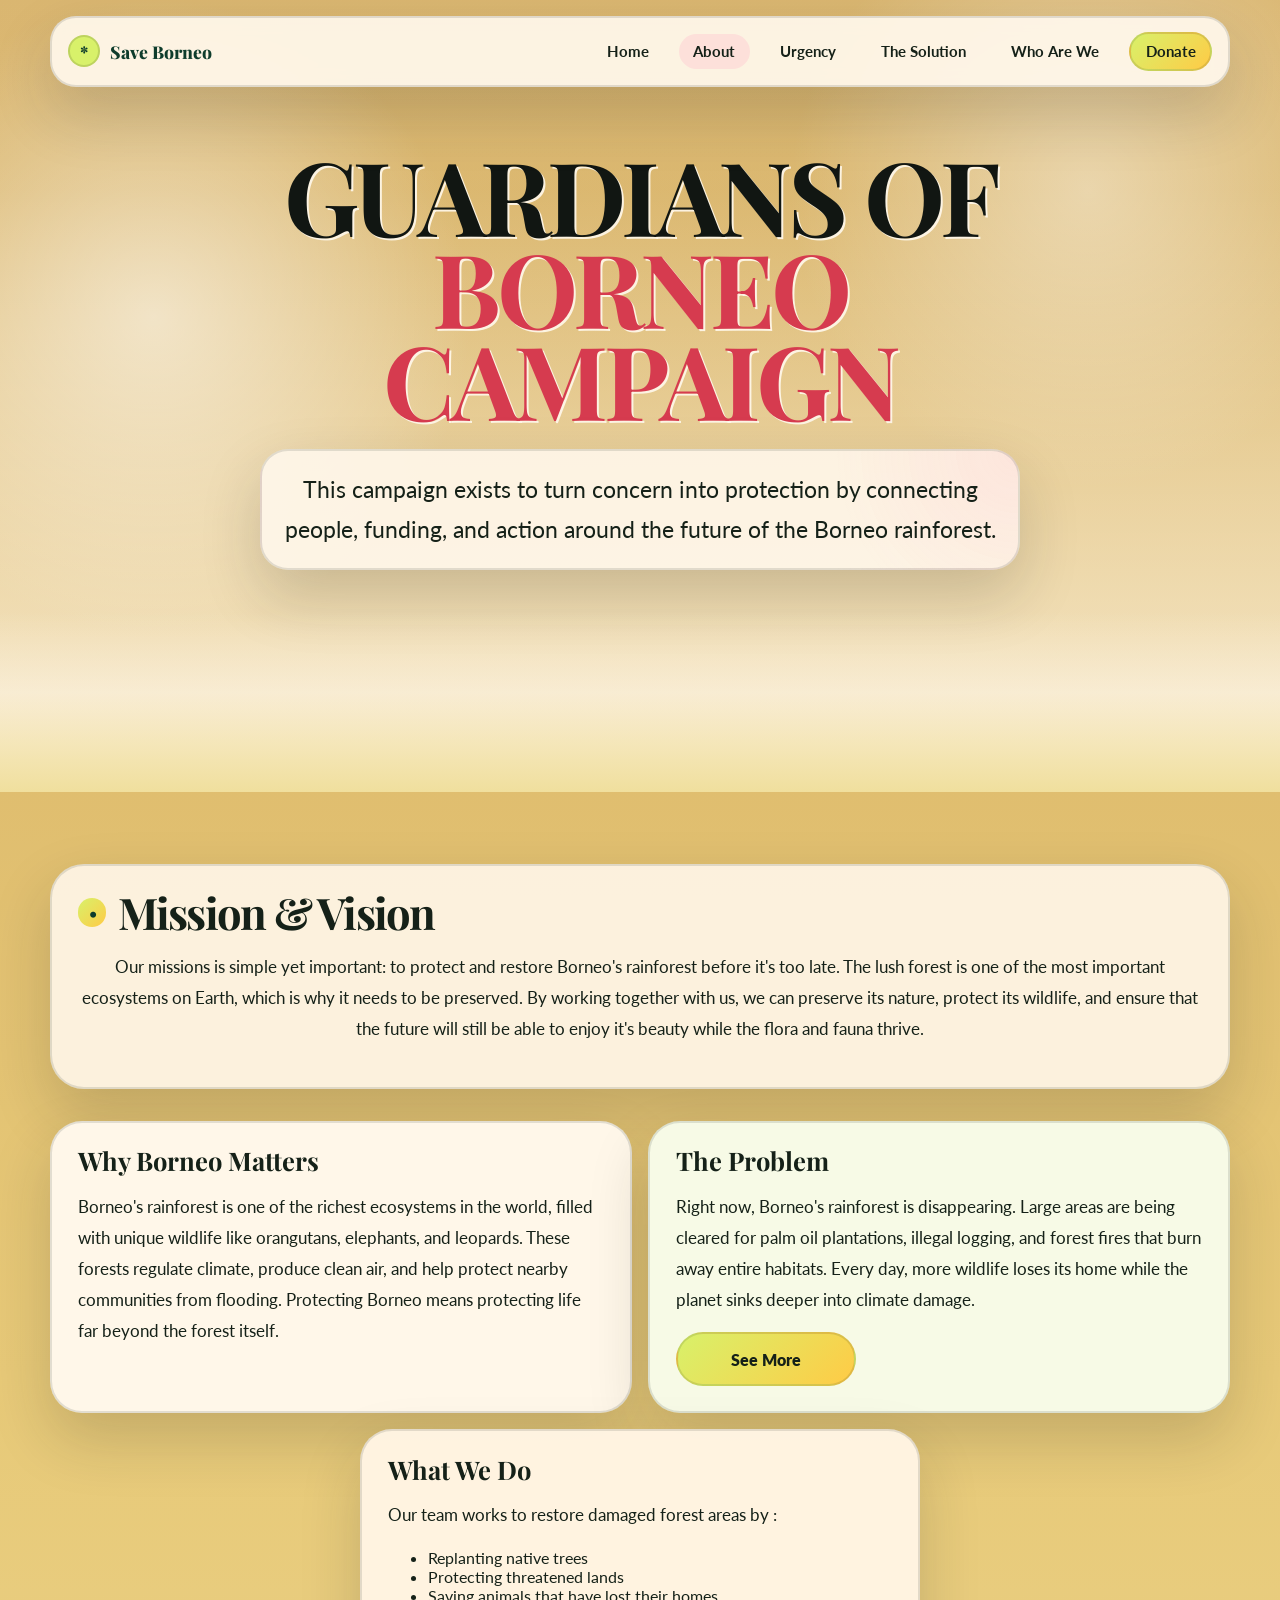
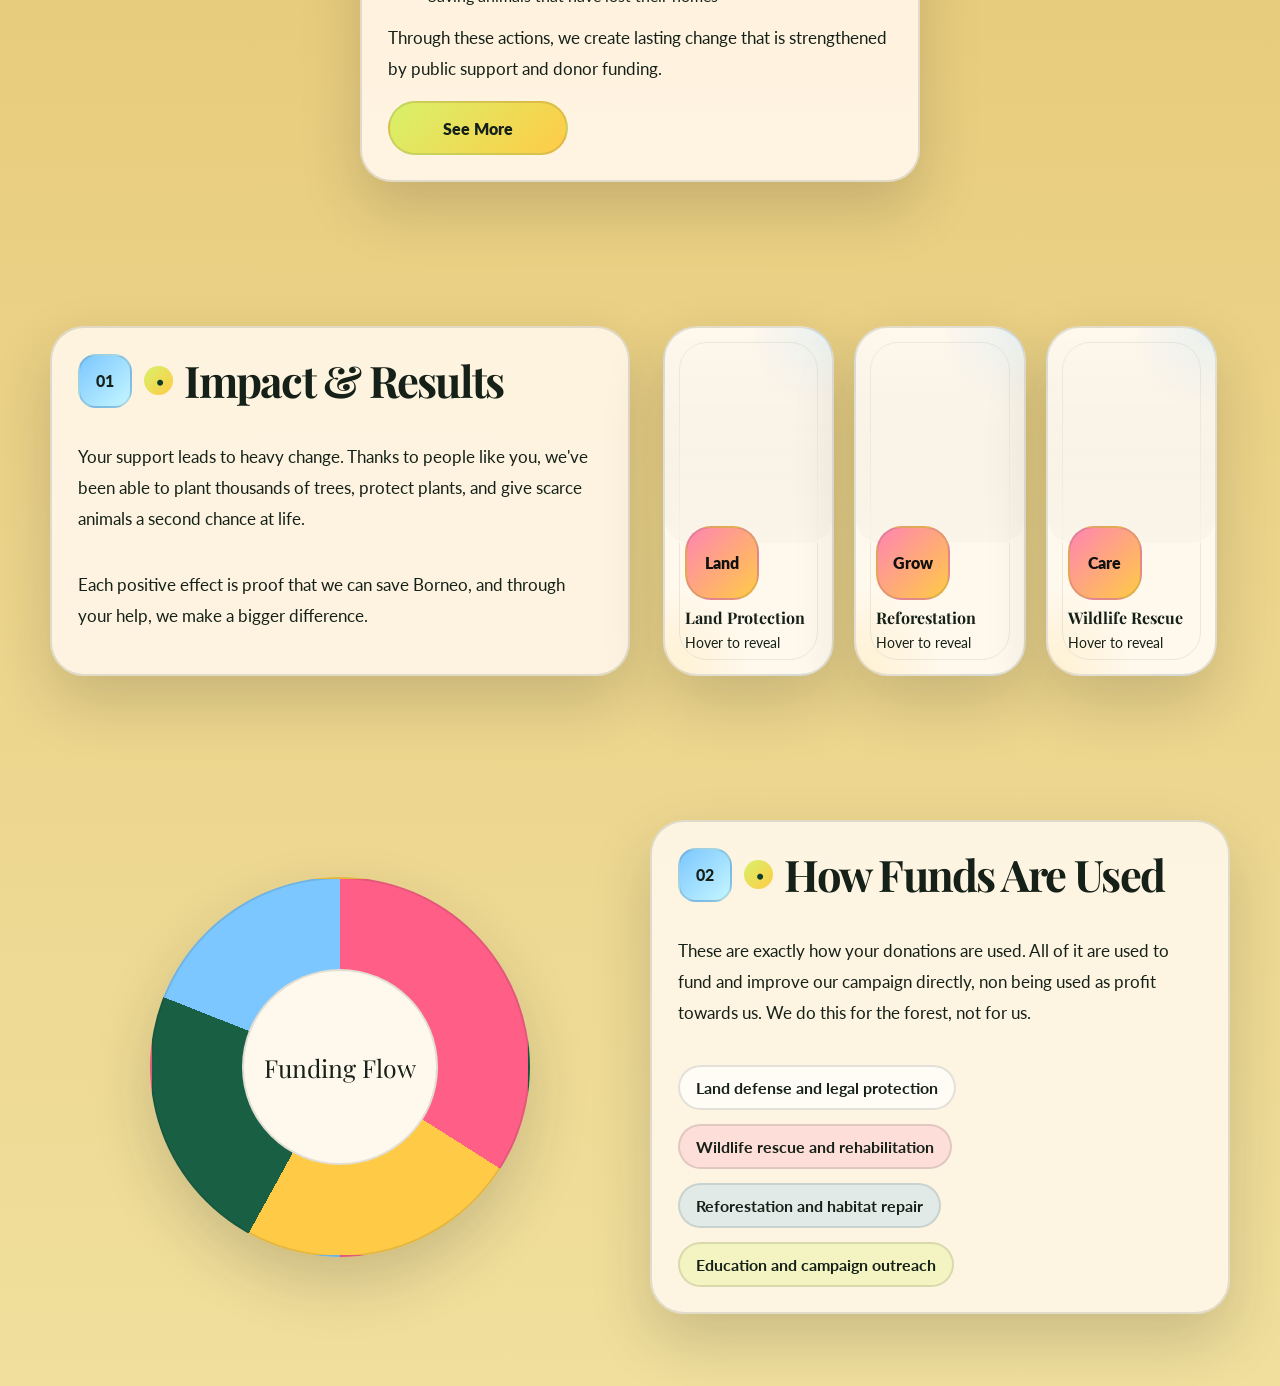
==== campaign.html @ b9b8e46c "Add files via upload" ====
<!DOCTYPE html>
<html lang="en">
<head>
  <meta charset="UTF-8">
  <meta name="viewport" content="width=device-width, initial-scale=1.0">
  <title>About The Campaign | Save Borneo's Haven</title>
  <link rel="preconnect" href="https://fonts.googleapis.com">
  <link rel="preconnect" href="https://fonts.gstatic.com" crossorigin>
  <link href="https://fonts.googleapis.com/css2?family=Lato:wght@300;400;700;900&family=Playfair+Display:wght@400;600;700;800&display=swap" rel="stylesheet">
  <link rel="stylesheet" href="styles.css">
</head>
<body data-page="campaign">
  <nav class="site-nav">
    <a class="brand" href="index.html"><span class="brand-leaf">*</span><span>Save Borneo</span></a>
    <div class="nav-links">
      <a href="index.html">Home</a>
      <a class="active" href="campaign.html">About</a>
      <a href="urgency.html">Urgency</a>
      <a href="solution.html">The Solution</a>
      <a href="who-are-we.html">Who Are We</a>
      <a class="nav-cta" href="solution.html">Donate</a>
    </div>
  </nav>
    <main>
    <section class="hero inner">
      <div class="hero-image" style="background-image:url('assets/home/indexhero-tik.jpg');"></div>
      <div class="hero-overlay"></div>
      <div class="mist left"></div>
      <div class="mist right"></div>
      <div class="hero-content">
        <h1 class="hero-title tight">Guardians of <span>Borneo Campaign</span></h1>
        <p class="hero-subtitle">
          This campaign exists to turn concern into protection by connecting people, funding, and action around the future
          of the Borneo rainforest.
        </p>
      </div>
    </section>

    <section class="section dark">
      <div class="intro-box">
        <h2>Mission & Vision</h2>
        <p>
          Our missions is simple yet important: to protect and restore Borneo's rainforest before it's too late. 
          The lush forest is one of the most important ecosystems on Earth, which is why it needs to be preserved.
          By working together with us, we can preserve its nature, protect its wildlife, and ensure that the future
          will still be able to enjoy it's beauty while the flora and fauna thrive.
        </p>
      </div>
      <div class="info-grid">
        <article class="card">
          <h3>Why Borneo Matters</h3>
          <p>
            Borneo's rainforest is one of the richest ecosystems in the world, filled with unique wildlife like
            orangutans, elephants, and leopards. These forests regulate climate, produce clean air, and help protect
            nearby communities from flooding. Protecting Borneo means protecting life far beyond the forest itself.
          </p>
        </article>
        <article class="card">
          <h3>The Problem</h3>
          <p>
            Right now, Borneo's rainforest is disappearing. Large areas are being cleared for palm oil plantations,
            illegal logging, and forest fires that burn away entire habitats. Every day, more wildlife loses its home
            while the planet sinks deeper into climate damage.
          </p>
          <a class="button primary" href="urgency.html">See More</a>
        </article>
        <article class="card center-box">
          <h3>What We Do</h3>
          <p>
            Our team works to restore damaged forest areas by :
            <ul>
                <li>Replanting native trees</li>
                <li>Protecting threatened lands</li>
                <li>Saving animals that have lost their homes</li>
            </ul>
          </p>
          <p>
            Through these actions, we create lasting change that is strengthened by public support and donor funding.
          </p>
          <a class="button primary" href="solution.html">See More</a>
        </article>
      </div>
    </section>

    <section class="section deep">
      <div class="split-grid">
        <div class="text-box">
          <div class="label-row"><span class="tag">01</span><h2>Impact & Results</h2></div>
          <p>
            Your support leads to heavy change. Thanks to people like you, we've been able to
            plant thousands of trees, protect plants, and give scarce animals a second chance at life.
          </p>
          <p>
            Each positive effect is proof that we can save Borneo, and through your help, we make a bigger difference.
          </p>
        </div>
        <div class="grid three">
          <article class="flip short">
            <div class="flip-in">
              <div class="face front">
                <div class="flip-media" style="--flip-image: url('assets/campaign/protectabout-tik.jpg');"></div>
                <div class="card-icon">Land</div>
                <h3>Land Protection</h3>
                <p>Hover to reveal</p>
              </div>
              <div class="face back">
                <ul>
                  <li>50,000+ hectares of rainforests bought and protected</li>
                  <li>Tens of habitats saved from deforestation</li>
                  <li>Companies denied of logging</li>
                </ul>
              </div>
            </div>
          </article>
          <article class="flip short">
            <div class="flip-in">
              <div class="face front">
                <div class="flip-media" style="--flip-image: url('assets/campaign/plantabout-tik.jpg');"></div>
                <div class="card-icon">Grow</div>
                <h3>Reforestation</h3>
                <p>Hover to reveal</p>
              </div>
              <div class="face back">
                <ul>
                  <li>1,000,000+ native trees planted: Meranti, Keruing, Kapur.</li>
                  <li>2,500+ hectares of stripped land filled</li>
                  <li>Various seeds being nutured to growth</li>
                </ul>
              </div>
            </div>
          </article>
          <article class="flip short">
            <div class="flip-in">
              <div class="face front">
                <div class="flip-media" style="--flip-image: url('assets/campaign/rescueabout-tik.jpg');"></div>
                <div class="card-icon">Care</div>
                <h3>Wildlife Rescue</h3>
                <p>Hover to reveal</p>
              </div>
              <div class="face back">
                <ul>
                  <li>Rescuing injured wildlife</li>
                  <li>Rehabilitates animals for release</li>
                  <li>Returns them safely to their natural habitat</li>
                </ul>
              </div>
            </div>
          </article>
        </div>
      </div>
    </section>

    <section class="section dark">
      <div class="split-grid reverse">
        <div class="pie-wrap">
          <div class="pie-chart"></div>
        </div>
        <div class="text-box">
          <div class="label-row"><span class="tag">02</span><h2>How Funds Are Used</h2></div>
          <p>
            These are exactly how your donations are used. All of it are used to fund and improve our campaign directly,
            non being used as profit towards us. We do this for the forest, not for us.
          </p>
          <div class="fund-list">
            <span>Land defense and legal protection</span>
            <span class="tone-2">Wildlife rescue and rehabilitation</span>
            <span class="tone-3">Reforestation and habitat repair</span>
            <span class="tone-4">Education and campaign outreach</span>
          </div>
        </div>
      </div>
    </section>
  </main>

  <script src="script.js"></script>
</body>
</html>
---- styles.css ----
:root {
  --forest: #195f44;
  --forest-deep: #0e3c2c;
  --moss: #9fcf61;
  --lime: #d8f16a;
  --cream: #fbf3df;
  --paper: #fff8ec;
  --petal: #ff85b2;
  --hibiscus: #ff5f87;
  --sun: #ffcb46;
  --sky: #7cc7ff;
  --tangerine: #ff8b3d;
  --ink: #152118;
  --line: rgba(21, 33, 24, 0.14);
  --shadow: 0 26px 60px rgba(31, 36, 26, 0.18);
  --shadow-strong: 0 32px 90px rgba(25, 41, 31, 0.28);
  --page-fade: #f3e5b9;
}

* {
  box-sizing: border-box;
}

html {
  scroll-behavior: smooth;
}

body {
  margin: 0;
  min-height: 100vh;
  font-family: "Lato", sans-serif;
  color: var(--ink);
  overflow-x: hidden;
  background: linear-gradient(180deg, #ffd7c3 0%, #ffdcae 48%, #f3e5b9 100%);
}

body[data-page="home"] {
  --page-fade: #d7e8a8;
  background: linear-gradient(180deg, #6fbe8a 0%, #96d89b 46%, #d7e8a8 100%);
}

body[data-page="urgency"] {
  --page-fade: #ffd98b;
  background: linear-gradient(180deg, #ff8a47 0%, #ffb45f 46%, #ffd98b 100%);
}

body[data-page="solution"] {
  --page-fade: #d8e6b1;
  background: linear-gradient(180deg, #8fd2bb 0%, #aee1c2 46%, #d8e6b1 100%);
}

body[data-page="campaign"] {
  --page-fade: #f0df9d;
  background: linear-gradient(180deg, #d6af63 0%, #e7c978 46%, #f0df9d 100%);
}

body[data-page="who"] {
  --page-fade: #eddab7;
  background: linear-gradient(180deg, #bcb2ee 0%, #d4c6f2 46%, #eddab7 100%);
}

a {
  color: inherit;
  text-decoration: none;
}

img,
video {
  display: block;
  max-width: 100%;
}

.site-nav {
  position: fixed;
  top: 1rem;
  left: 50%;
  transform: translateX(-50%);
  width: min(1180px, calc(100% - 1.4rem));
  display: flex;
  align-items: center;
  justify-content: space-between;
  gap: 1rem;
  padding: 0.85rem 1rem;
  border: 2px solid rgba(21, 33, 24, 0.12);
  border-radius: 26px;
  background: rgba(255, 248, 236, 0.92);
  backdrop-filter: blur(8px);
  box-shadow: var(--shadow);
  z-index: 50;
}

.brand {
  display: inline-flex;
  align-items: center;
  gap: 0.6rem;
  font-family: "Playfair Display", serif;
  font-size: 1.1rem;
  font-weight: 800;
  color: var(--forest-deep);
}

.brand-leaf {
  display: inline-grid;
  place-items: center;
  width: 2rem;
  height: 2rem;
  border-radius: 50%;
  background: var(--lime);
  border: 2px solid rgba(21, 33, 24, 0.14);
  color: var(--forest-deep);
}

.nav-links {
  display: flex;
  align-items: center;
  gap: 1rem;
  flex-wrap: wrap;
}

.nav-links a {
  padding: 0.55rem 0.9rem;
  border-radius: 999px;
  font-size: 0.92rem;
  font-weight: 700;
  transition: background 180ms ease, color 180ms ease;
}

.nav-links a:hover,
.nav-links a.active {
  background: rgba(255, 133, 178, 0.16);
}

.nav-cta {
  background: linear-gradient(135deg, var(--lime), var(--sun));
  border: 2px solid rgba(21, 33, 24, 0.12);
}

main {
  display: block;
  position: relative;
  z-index: 1;
}

.hero {
  position: relative;
  min-height: 100vh;
  padding: 8.3rem 0 3rem;
  overflow: hidden;
}

.hero::after {
  content: "";
  position: absolute;
  left: 0;
  right: 0;
  bottom: 0;
  height: 180px;
  background: linear-gradient(180deg, rgba(255, 248, 236, 0) 0%, rgba(255, 248, 236, 0.45) 45%, var(--page-fade) 100%);
  pointer-events: none;
  z-index: 1;
}

.inner {
  min-height: 88vh;
}

.hero-image,
.hero-overlay,
.mist {
  position: absolute;
  inset: 0;
}

.hero-image {
  background-position: center;
  background-size: cover;
  transform: scale(1.05);
  filter: saturate(1.05) contrast(0.94) brightness(0.85);
}

.hero-overlay {
  background:
    linear-gradient(180deg, rgba(255, 248, 236, 0.1) 0%, rgba(255, 248, 236, 0.08) 24%, rgba(255, 248, 236, 0.74) 100%);
}

.danger {
  background:
    radial-gradient(circle at top center, rgba(255, 95, 135, 0.16), transparent 22%),
    linear-gradient(180deg, rgba(255, 248, 236, 0.08) 0%, rgba(255, 248, 236, 0.76) 100%);
}

.warm {
  background:
    radial-gradient(circle at top center, rgba(255, 203, 70, 0.18), transparent 22%),
    linear-gradient(180deg, rgba(255, 248, 236, 0.08) 0%, rgba(255, 248, 236, 0.76) 100%);
}

.mist.left {
  background: radial-gradient(circle at 12% 40%, rgba(255, 255, 255, 0.54), transparent 26%);
}

.mist.right {
  background: radial-gradient(circle at 85% 24%, rgba(255, 255, 255, 0.42), transparent 24%);
}

.hero-content {
  position: relative;
  z-index: 2;
  width: min(1180px, calc(100% - 1.6rem));
  margin: 0 auto;
  display: flex;
  flex-direction: column;
  align-items: center;
  padding: 1rem 0 0;
  text-align: center;
}

.hero-title {
  margin: 0;
  max-width: 12ch;
  font-family: "Playfair Display", serif;
  font-size: clamp(3.4rem, 8vw, 7.2rem);
  line-height: 0.9;
  letter-spacing: -0.04em;
  text-transform: uppercase;
  color: #111612;
  text-shadow: 2px 2px 0 rgba(255, 248, 236, 0.9);
  text-align: center;
}

.hero-title span {
  color: var(--hibiscus);
}

.hero-title.tight span {
  color: #d63b4f;
}

.hero-title.warm span {
  color: var(--tangerine);
}

.hero-subtitle {
  width: min(760px, calc(100% - 1rem));
  margin: 1.5rem auto 0;
  padding: 1.2rem 1.35rem;
  font-size: clamp(1.05rem, 1.8vw, 1.45rem);
  line-height: 1.7;
  border: 2px solid rgba(21, 33, 24, 0.12);
  border-radius: 28px;
  background:
    radial-gradient(circle at top right, rgba(255, 133, 178, 0.12), transparent 24%),
    rgba(255, 248, 236, 0.88);
  box-shadow: var(--shadow);
  text-align: center;
  animation: rise 900ms ease both;
  animation-delay: 180ms;
}

.hero-actions {
  display: flex;
  gap: 0.85rem;
  flex-wrap: wrap;
  margin-top: 1.65rem;
  justify-content: center;
  animation: rise 900ms ease both;
  animation-delay: 320ms;
}

.hero-title {
  animation: rise 900ms ease both;
}

.slogan {
  margin: 1.1rem 0 0;
  padding: 0.7rem 1.2rem;
  border: 2px solid rgba(21, 33, 24, 0.12);
  border-radius: 999px;
  background: rgba(255, 248, 236, 0.88);
  font-weight: 800;
  letter-spacing: 0.04em;
  box-shadow: var(--shadow);
  animation: rise 900ms ease both;
  animation-delay: 440ms;
}

.button {
  display: inline-flex;
  align-items: center;
  justify-content: center;
  min-width: 180px;
  padding: 0.95rem 1.4rem;
  border-radius: 999px;
  border: 2px solid rgba(21, 33, 24, 0.12);
  font-weight: 800;
  transition: box-shadow 180ms ease, background 180ms ease;
}

.button:hover {
  box-shadow: var(--shadow);
}

.primary {
  background: linear-gradient(135deg, var(--lime), var(--sun));
}

.secondary {
  background: rgba(255, 255, 255, 0.55);
}

.clock-mark {
  position: absolute;
  top: 7rem;
  left: 50%;
  transform: translateX(-50%);
  width: 84px;
  height: 84px;
  border-radius: 50%;
  border: 6px solid rgba(214, 59, 79, 0.45);
  background: rgba(255, 248, 236, 0.46);
  z-index: 2;
}

.clock-mark::before,
.clock-mark::after {
  content: "";
  position: absolute;
  left: 50%;
  top: 50%;
  transform-origin: bottom center;
  background: rgba(214, 59, 79, 0.82);
}

.clock-mark::before {
  width: 4px;
  height: 20px;
  transform: translate(-50%, -100%) rotate(10deg);
}

.clock-mark::after {
  width: 4px;
  height: 26px;
  transform: translate(-50%, -100%) rotate(65deg);
}

.section {
  position: relative;
  padding: 4.5rem 0;
}

.dark {
  background: transparent;
}

.deep {
  background: transparent;
}

.intro-box,
.split-grid,
.media-grid,
.info-grid,
.box,
.wide-box,
.grid,
.people {
  width: min(1180px, calc(100% - 1.6rem));
  margin: 0 auto;
}

.intro-box {
  text-align: center;
  margin-bottom: 2rem;
}

.intro-box h2,
.text-box h2,
.box h2,
.box-copy h2 {
  margin: 0;
  display: inline-flex;
  align-items: center;
  gap: 0.7rem;
  font-family: "Playfair Display", serif;
  font-size: clamp(1.9rem, 3.4vw, 3.3rem);
  line-height: 0.96;
  letter-spacing: -0.04em;
}

.intro-box h2::before,
.text-box h2::before,
.box h2::before,
.box-copy h2::before {
  content: "•";
  display: inline-grid;
  place-items: center;
  width: 1.8rem;
  height: 1.8rem;
  border-radius: 50%;
  background: linear-gradient(135deg, var(--lime), var(--sun));
  color: var(--forest-deep);
  font-size: 1rem;
  font-weight: 900;
  flex-shrink: 0;
}

.intro-box p,
.text-box p,
.card p,
.profile p,
.box p,
.box-stats span {
  font-size: 1.08rem;
  line-height: 1.8;
}

.grid {
  display: grid;
  gap: 1.25rem;
  align-items: stretch;
}

.three {
  grid-template-columns: repeat(3, minmax(0, 1fr));
}

.flip {
  min-height: 360px;
  perspective: 1500px;
  height: 100%;
}

.flip.short {
  min-height: 310px;
}

.flip.tall {
  min-height: 390px;
}

.flip-in {
  position: relative;
  width: 100%;
  height: 100%;
  transform-style: preserve-3d;
  transition: transform 760ms cubic-bezier(0.2, 0.7, 0.2, 1);
}

.flip:hover .flip-in {
  transform: rotateY(180deg) translateY(-4px);
}

.face {
  position: absolute;
  inset: 0;
  padding: 1.25rem;
  border-radius: 34px;
  border: 2px solid rgba(21, 33, 24, 0.12);
  backface-visibility: hidden;
  box-shadow: var(--shadow);
  overflow: hidden;
}

.face::before {
  content: "";
  position: absolute;
  inset: 14px;
  border: 1px solid rgba(21, 33, 24, 0.08);
  border-radius: 28px;
}

.front {
  display: flex;
  flex-direction: column;
  justify-content: flex-end;
  gap: 0.45rem;
  background:
    radial-gradient(circle at top right, rgba(124, 199, 255, 0.18), transparent 22%),
    radial-gradient(circle at bottom left, rgba(255, 203, 70, 0.16), transparent 22%),
    var(--paper);
}

.flip-media {
  position: absolute;
  inset: 0 0 38% 0;
  border-radius: 30px 30px 24px 24px;
  background:
    linear-gradient(180deg, rgba(255, 255, 255, 0.04), rgba(21, 33, 24, 0.08)),
    var(--flip-image, linear-gradient(135deg, #d7f4da 0%, #fff1cb 100%));
  background-position: center;
  background-size: cover;
}

.flip-media::after {
  content: "";
  position: absolute;
  inset: 0;
  background: linear-gradient(180deg, rgba(255, 248, 236, 0) 0%, rgba(255, 248, 236, 0.8) 100%);
}

.back {
  display: flex;
  flex-direction: column;
  justify-content: space-evenly;
  align-items: flex-start;
  gap: 0.8rem;
  transform: rotateY(180deg);
  background:
    radial-gradient(circle at top left, rgba(255, 133, 178, 0.22), transparent 24%),
    linear-gradient(180deg, #ebffd4 0%, #fff2cf 100%);
}

.back > * {
  width: 100%;
}

.face h3 {
  position: relative;
  margin: 0.2rem 0 0;
  font-family: "Playfair Display", serif;
  font-size: clamp(1.1rem, 1.35vw, 1.55rem);
  line-height: 0.98;
  max-width: 100%;
  word-break: normal;
  overflow-wrap: normal;
  hyphens: none;
  z-index: 1;
}

.face p {
  position: relative;
  margin: 0;
  font-size: 0.9rem;
  line-height: 1.45;
  z-index: 1;
}

.face ul {
  position: relative;
  margin: 0;
  padding-left: 1.1rem;
  font-size: 0.88rem;
  line-height: 1.4;
  z-index: 1;
}

.face li + li {
  margin-top: 0.35rem;
}

.card-icon {
  position: relative;
  z-index: 2;
  display: inline-grid;
  place-items: center;
  width: 74px;
  height: 74px;
  border-radius: 26px;
  border: 2px solid rgba(21, 33, 24, 0.12);
  background: linear-gradient(135deg, var(--petal), var(--sun));
  font-weight: 800;
  color: #111;
}

.media-grid,
.split-grid {
  display: grid;
  grid-template-columns: 1fr 1fr;
  gap: 1.25rem;
  align-items: stretch;
}

.media-grid > *,
.split-grid > * {
  min-width: 0;
}

.split-grid.reverse {
  grid-template-columns: 1fr 1fr;
}

.text-box,
.intro-box {
  display: flex;
  flex-direction: column;
  justify-content: center;
  height: 100%;
  padding: 1.6rem;
  border: 2px solid rgba(21, 33, 24, 0.12);
  border-radius: 34px;
  background: rgba(255, 248, 236, 0.88);
  box-shadow: var(--shadow);
  position: relative;
}

.label-row {
  display: inline-flex;
  align-items: center;
  gap: 0.8rem;
  margin-bottom: 1rem;
}

.tag {
  display: inline-grid;
  place-items: center;
  width: 54px;
  height: 54px;
  border-radius: 18px;
  border: 2px solid rgba(21, 33, 24, 0.12);
  background: linear-gradient(135deg, var(--sky), #c5f6ff);
  font-weight: 900;
}

.tag.fire {
  background: linear-gradient(135deg, #ff9b7f, #ffd06e);
}

.num,
.word {
  position: relative;
  display: inline-block;
  font-weight: 900;
  color: var(--hibiscus);
}

.num::after,
.word::after {
  content: "";
  position: absolute;
  left: 0;
  right: 0;
  bottom: 0.05em;
  height: 0.45em;
  background: rgba(216, 241, 106, 0.7);
  z-index: -1;
  transition: transform 180ms ease;
}

.num:hover::after,
.word:hover::after {
  transform: rotate(-2deg) scale(1.04);
}

.photo-grid {
  display: grid;
  grid-template-columns: repeat(2, minmax(0, 1fr));
  grid-template-areas:
    "video tree"
    "video orangutan"
    "river scars";
  grid-auto-rows: 250px;
  gap: 1.1rem;
  align-items: stretch;
}

.photo-square {
  grid-template-areas: none;
  grid-template-columns: repeat(2, minmax(0, 1fr));
  grid-auto-rows: 280px;
}

.media,
.profile,
.card,
.box,
.wide-box,
.pie-chart {
  position: relative;
  overflow: hidden;
  border: 2px solid rgba(21, 33, 24, 0.12);
  box-shadow: var(--shadow);
  transition: transform 220ms ease, box-shadow 220ms ease;
}

.media {
  min-height: 240px;
  height: 100%;
  margin: 0;
  border-radius: 36px;
  background: var(--card-image, linear-gradient(135deg, #cbffd1 0%, #fff1c1 100%));
  background-position: center;
  background-size: cover;
  border-width: 3px;
}

.media::before,
.profile::before,
.card::before,
.box::before,
.wide-box::before {
  content: none;
}

.media::after {
  content: "";
  position: absolute;
  inset: 0;
  background:
    linear-gradient(180deg, rgba(255, 255, 255, 0.02) 0%, rgba(21, 33, 24, 0.04) 40%, rgba(18, 28, 19, 0.62) 100%);
  pointer-events: none;
}

.media .caption {
  position: absolute;
  left: 1.35rem;
  right: 1.35rem;
  bottom: 1.35rem;
  z-index: 2;
}

.media:hover,
.profile:hover,
.card:hover,
.box:hover,
.wide-box:hover {
  transform: translateY(-3px);
  transition: transform 220ms ease, box-shadow 220ms ease;
  box-shadow: var(--shadow-strong);
}

.media h3 {
  word-break: normal;
  overflow-wrap: normal;
  hyphens: none;
}

.media.tall,
.wide {
  min-height: 420px;
}

.wide {
  width: min(1180px, calc(100% - 1.6rem));
  margin: 0 auto;
}

.small {
  width: 100%;
  min-height: 320px;
}

.main {
  grid-area: video;
}

.tree {
  grid-area: tree;
}

.orangutan {
  grid-area: orangutan;
}

.river {
  grid-area: river;
}

.scars {
  grid-area: scars;
}

.asset {
  width: 100%;
  height: 100%;
  object-fit: cover;
}

.media .asset {
  min-height: 100%;
}

.caption {
  position: absolute;
  left: 1.35rem;
  right: 1.35rem;
  bottom: 1.35rem;
  z-index: 2;
}

.kicker {
  display: inline-flex;
  margin-bottom: 0.55rem;
  padding: 0.34rem 0.8rem;
  border-radius: 999px;
  font-size: 0.72rem;
  font-weight: 800;
  letter-spacing: 0.14em;
  text-transform: uppercase;
  color: var(--sun);
  background: rgba(9, 18, 12, 0.54);
  border: 1px solid rgba(255, 203, 70, 0.35);
}

.caption h3 {
  margin: 0;
  max-width: 7ch;
  font-family: "Playfair Display", serif;
  font-size: clamp(0.82rem, 0.88vw, 1.12rem);
  line-height: 1;
  color: var(--paper);
  text-shadow: 0 10px 28px rgba(0, 0, 0, 0.28);
  word-break: normal;
  overflow-wrap: normal;
  hyphens: none;
}

.main .caption h3,
.media.tall .caption h3,
.wide .caption h3 {
  max-width: 9ch;
  font-size: clamp(1.25rem, 1.45vw, 1.9rem);
}

.tree .caption h3,
.orangutan .caption h3,
.river .caption h3,
.scars .caption h3 {
  max-width: 6ch;
  font-size: clamp(0.78rem, 0.82vw, 1rem);
  line-height: 0.98;
}

.flip.short .face h3 {
  font-size: clamp(1rem, 1.2vw, 1.35rem);
}

.caption span {
  color: inherit;
}

.ring {
  position: absolute;
  top: 1.35rem;
  left: 1.35rem;
  z-index: 2;
  width: 92px;
  height: 92px;
  border-radius: 50%;
  border: 3px solid rgba(255, 203, 70, 0.88);
  background: rgba(12, 43, 30, 0.18);
}

.ring::before {
  content: none;
}

.play {
  position: absolute;
  top: 50%;
  left: 50%;
  transform: translate(-38%, -50%);
  width: 0;
  height: 0;
  border-top: 16px solid transparent;
  border-bottom: 16px solid transparent;
  border-left: 24px solid var(--sun);
}

.card-stack,
.info-grid,
.people,
.box-stats {
  display: grid;
  gap: 1rem;
  align-items: stretch;
}

.card-stack {
  grid-auto-rows: 1fr;
}

.info-grid {
  grid-template-columns: repeat(2, minmax(0, 1fr));
}

.vertical-stack {
  width: min(1180px, calc(100% - 1.6rem));
  margin: 0 auto;
  display: grid;
  gap: 1.4rem;
}

.home-grid {
  width: min(1180px, calc(100% - 1.6rem));
  margin: 0 auto;
  display: grid;
  grid-template-columns: repeat(2, minmax(0, 1fr));
  gap: 1.25rem;
  align-items: stretch;
}

.info-box {
  display: flex;
  flex-direction: column;
  justify-content: space-between;
  min-height: 290px;
}

.center-box {
  grid-column: 1 / -1;
  width: min(560px, 100%);
  justify-self: center;
}

.card {
  height: 100%;
  padding: 1.6rem;
  border-radius: 32px;
  background: var(--paper);
}

.card:nth-child(3n + 1) {
  background: rgba(255, 248, 236, 0.98);
}

.card:nth-child(3n + 2) {
  background: rgba(247, 251, 233, 0.98);
}

.card:nth-child(3n + 3) {
  background: rgba(255, 244, 227, 0.98);
}

.impact-grid {
  margin-top: 1.2rem;
}

.impact-box {
  text-align: center;
}

.impact-box h3 {
  margin-bottom: 0.85rem;
  color: var(--forest-deep);
}

.card h3,
.profile h3,
.box-stats strong {
  margin: 0 0 0.75rem;
  font-family: "Playfair Display", serif;
  font-size: clamp(1.45rem, 2vw, 2rem);
  line-height: 0.98;
}

.stat-box {
  display: inline-flex;
  gap: 1rem;
  align-items: flex-start;
  margin-top: 1rem;
  padding: 1rem 1.15rem;
  border-radius: 28px;
  border: 2px solid rgba(21, 33, 24, 0.12);
  background: linear-gradient(135deg, rgba(216, 241, 106, 0.72), rgba(255, 203, 70, 0.52));
  box-shadow: var(--shadow);
}

.stat-box strong {
  font-family: "Playfair Display", serif;
  font-size: 2.5rem;
  line-height: 0.9;
}

.fund-list {
  display: grid;
  gap: 0.85rem;
  margin-top: 1.2rem;
}

.fund-list span {
  display: inline-flex;
  width: fit-content;
  padding: 0.7rem 1rem;
  border-radius: 999px;
  border: 2px solid rgba(21, 33, 24, 0.12);
  background: rgba(255, 255, 255, 0.65);
  font-weight: 700;
}

.fund-list .tone-2 {
  background: rgba(255, 133, 178, 0.2);
}

.fund-list .tone-3 {
  background: rgba(124, 199, 255, 0.22);
}

.fund-list .tone-4 {
  background: rgba(216, 241, 106, 0.26);
}

.pie-wrap {
  display: grid;
  place-items: center;
}

.pie-chart {
  width: min(380px, 76vw);
  aspect-ratio: 1;
  border-radius: 50%;
  background:
    conic-gradient(
      var(--hibiscus) 0 34%,
      var(--sun) 34% 58%,
      var(--forest) 58% 81%,
      var(--sky) 81% 100%
    );
}

.pie-chart::after {
  content: "Funding Flow";
  position: absolute;
  inset: 24%;
  display: grid;
  place-items: center;
  text-align: center;
  border-radius: 50%;
  font-family: "Playfair Display", serif;
  font-size: 1.55rem;
  background: var(--paper);
  border: 2px solid rgba(21, 33, 24, 0.12);
}

.people {
  grid-template-columns: repeat(3, minmax(0, 1fr));
  grid-auto-rows: auto;
}

.profile {
  min-height: 640px;
  height: auto;
  display: flex;
  flex-direction: column;
  padding: 1.1rem;
  border-radius: 30px;
  background: var(--paper);
}

.profile:nth-child(3n + 2) {
  background: rgba(247, 251, 233, 0.98);
}

.profile:nth-child(3n + 3) {
  background: rgba(255, 244, 227, 0.98);
}

.photo {
  height: 300px;
  flex-shrink: 0;
  border-radius: 26px;
  border: 2px solid rgba(21, 33, 24, 0.12);
  background:
    linear-gradient(180deg, rgba(255, 255, 255, 0.06), rgba(21, 33, 24, 0.1)),
    var(--team-image, linear-gradient(135deg, #d7f4da 0%, #fff1cb 100%));
  background-position: center;
  background-size: cover;
  display: flex;
  align-items: flex-start;
  justify-content: flex-start;
  padding: 1rem;
  position: relative;
  overflow: hidden;
}

.photo span {
  display: inline-flex;
  padding: 0.5rem 1rem;
  border-radius: 24px;
  border: 2px solid rgba(21, 33, 24, 0.12);
  background: linear-gradient(135deg, var(--lime), #fff0c1);
  font-weight: 800;
  position: relative;
  z-index: 1;
}

.video-slot {
  padding: 0;
}

.video-slot span {
  position: absolute;
  top: 1rem;
  left: 1rem;
}

.video-slot .asset {
  width: 100%;
  height: 100%;
  object-fit: cover;
}

.bio {
  flex: 1;
  height: auto;
  display: flex;
  flex-direction: column;
  justify-content: flex-start;
  padding: 1.1rem 0.6rem 0.4rem;
  gap: 0.35rem;
}

.bio p {
  margin: 0;
  font-size: 0.95rem;
  line-height: 1.6;
}

.box {
  padding: 2rem 1.8rem;
  border-radius: 40px;
  background: var(--paper);
}

.wide-box {
  display: grid;
  grid-template-columns: 1.15fr 0.85fr;
  gap: 1.25rem;
  align-items: stretch;
  padding: 1.4rem;
  border-radius: 42px;
  background: var(--paper);
}

.box-copy {
  padding: 1rem;
}

.box-stats div {
  padding: 1rem 1.1rem;
  border-radius: 24px;
  border: 2px solid rgba(21, 33, 24, 0.1);
  background: rgba(255, 255, 255, 0.68);
}

@media (max-width: 980px) {
  .three,
  .media-grid,
  .split-grid,
  .info-grid,
  .people,
  .wide-box,
  .home-grid {
    grid-template-columns: 1fr;
  }

  .photo-grid {
    grid-template-areas:
      "video video"
      "tree orangutan"
      "river scars";
  }

  .hero-title {
    max-width: none;
  }
}

@keyframes rise {
  from {
    opacity: 0;
    transform: translateY(18px);
  }
  to {
    opacity: 1;
    transform: translateY(0);
  }
}

@media (max-width: 760px) {
  .site-nav {
    top: 0.65rem;
    align-items: stretch;
    flex-wrap: wrap;
    border-radius: 24px;
  }

  .nav-links {
    display: flex;
    width: 100%;
    flex-direction: column;
    align-items: stretch;
    padding-top: 0.4rem;
  }

  .nav-links a,
  .nav-cta {
    width: 100%;
    text-align: center;
  }

  .hero {
    padding-top: 7rem;
  }

  .hero-title {
    font-size: clamp(2.8rem, 15vw, 4.9rem);
  }

  .hero-subtitle {
    font-size: 1rem;
  }

  .section {
    padding-left: 0;
    padding-right: 0;
  }

  .text-box,
  .intro-box,
  .box,
  .wide-box {
    padding: 1.2rem;
  }

  .photo-grid {
    grid-template-columns: 1fr;
    grid-template-areas:
      "video"
      "tree"
      "orangutan"
      "river"
      "scars";
    grid-auto-rows: 270px;
  }

  .photo-square {
    grid-template-columns: 1fr;
    grid-auto-rows: 260px;
  }

  .center-box {
    width: 100%;
    grid-column: auto;
  }

  .caption h3 {
    max-width: 100%;
    font-size: clamp(1.2rem, 6vw, 1.8rem);
  }

  .flip,
  .flip.short,
  .flip.tall,
  .media,
  .media.tall,
  .wide {
    min-height: 300px;
  }

  .people {
    grid-auto-rows: auto;
  }

  .profile {
    min-height: 420px;
  }

  .photo {
    height: 280px;
  }

  .bio {
    height: auto;
  }

  .clock-mark {
    top: 6.4rem;
    width: 68px;
    height: 68px;
  }
}
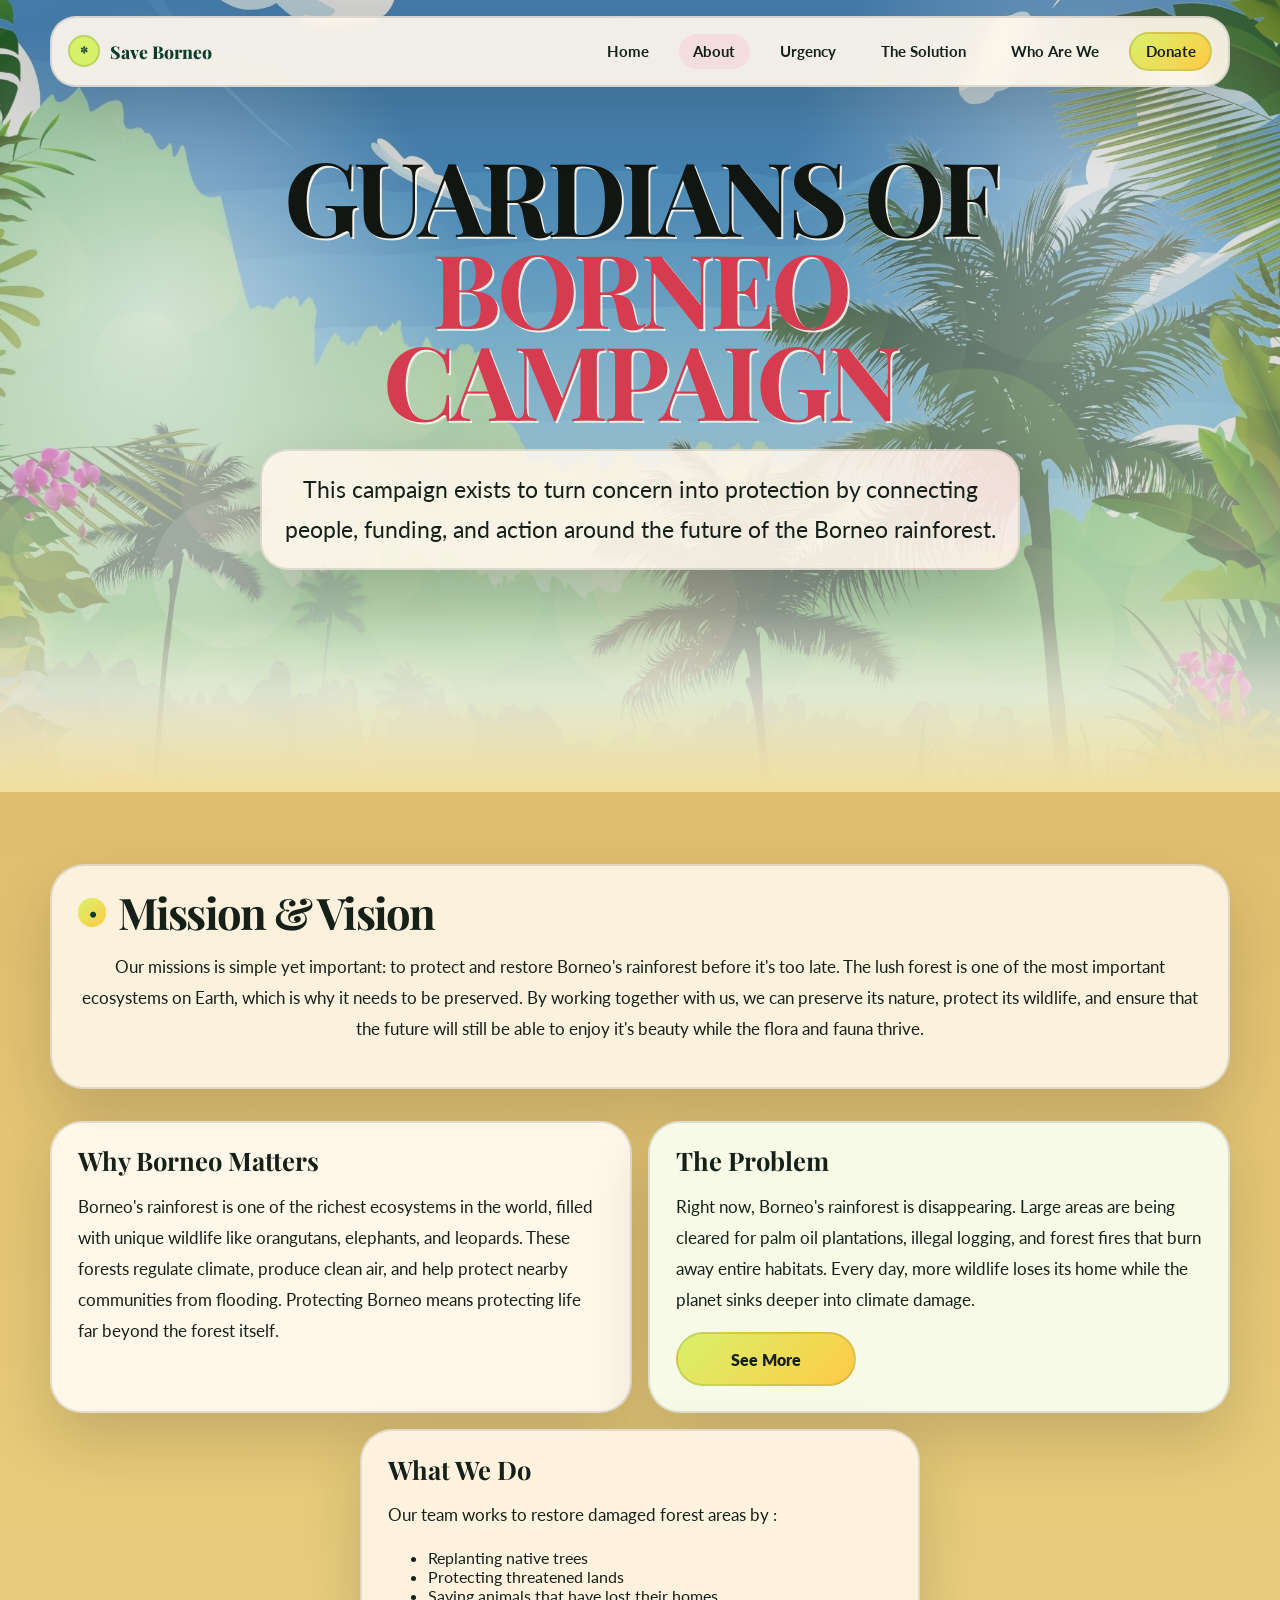
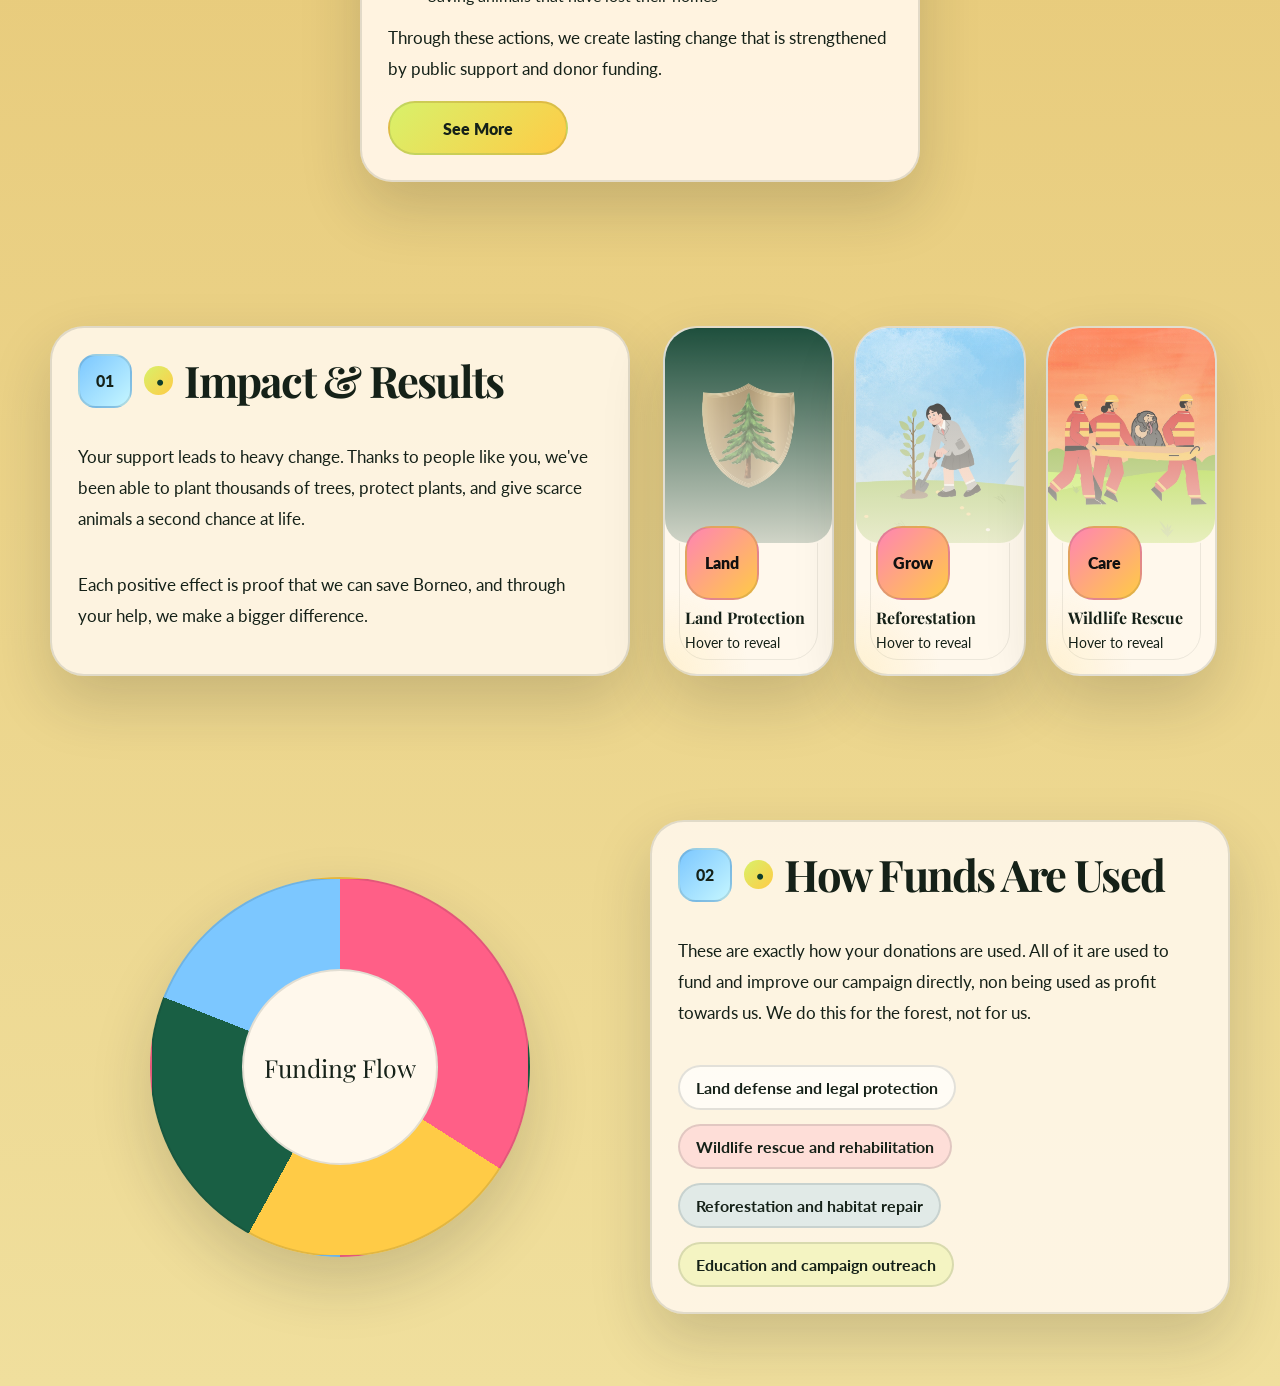
==== commit 6d572a6e: "Add files via upload" ====
--- a/campaign.html
+++ b/campaign.html
@@ -23,7 +23,7 @@
   </nav>
     <main>
     <section class="hero inner">
-      <div class="hero-image" style="background-image:url('assets/home/indexhero-tik.jpg');"></div>
+      <div class="hero-image" style="background-image:url('indexhero-tik.jpg');"></div>
       <div class="hero-overlay"></div>
       <div class="mist left"></div>
       <div class="mist right"></div>
@@ -98,7 +98,7 @@
           <article class="flip short">
             <div class="flip-in">
               <div class="face front">
-                <div class="flip-media" style="--flip-image: url('assets/campaign/protectabout-tik.jpg');"></div>
+                <div class="flip-media" style="--flip-image: url('protectabout-tik.jpg');"></div>
                 <div class="card-icon">Land</div>
                 <h3>Land Protection</h3>
                 <p>Hover to reveal</p>
@@ -115,7 +115,7 @@
           <article class="flip short">
             <div class="flip-in">
               <div class="face front">
-                <div class="flip-media" style="--flip-image: url('assets/campaign/plantabout-tik.jpg');"></div>
+                <div class="flip-media" style="--flip-image: url('plantabout-tik.jpg');"></div>
                 <div class="card-icon">Grow</div>
                 <h3>Reforestation</h3>
                 <p>Hover to reveal</p>
@@ -132,7 +132,7 @@
           <article class="flip short">
             <div class="flip-in">
               <div class="face front">
-                <div class="flip-media" style="--flip-image: url('assets/campaign/rescueabout-tik.jpg');"></div>
+                <div class="flip-media" style="--flip-image: url('rescueabout-tik.jpg');"></div>
                 <div class="card-icon">Care</div>
                 <h3>Wildlife Rescue</h3>
                 <p>Hover to reveal</p>
